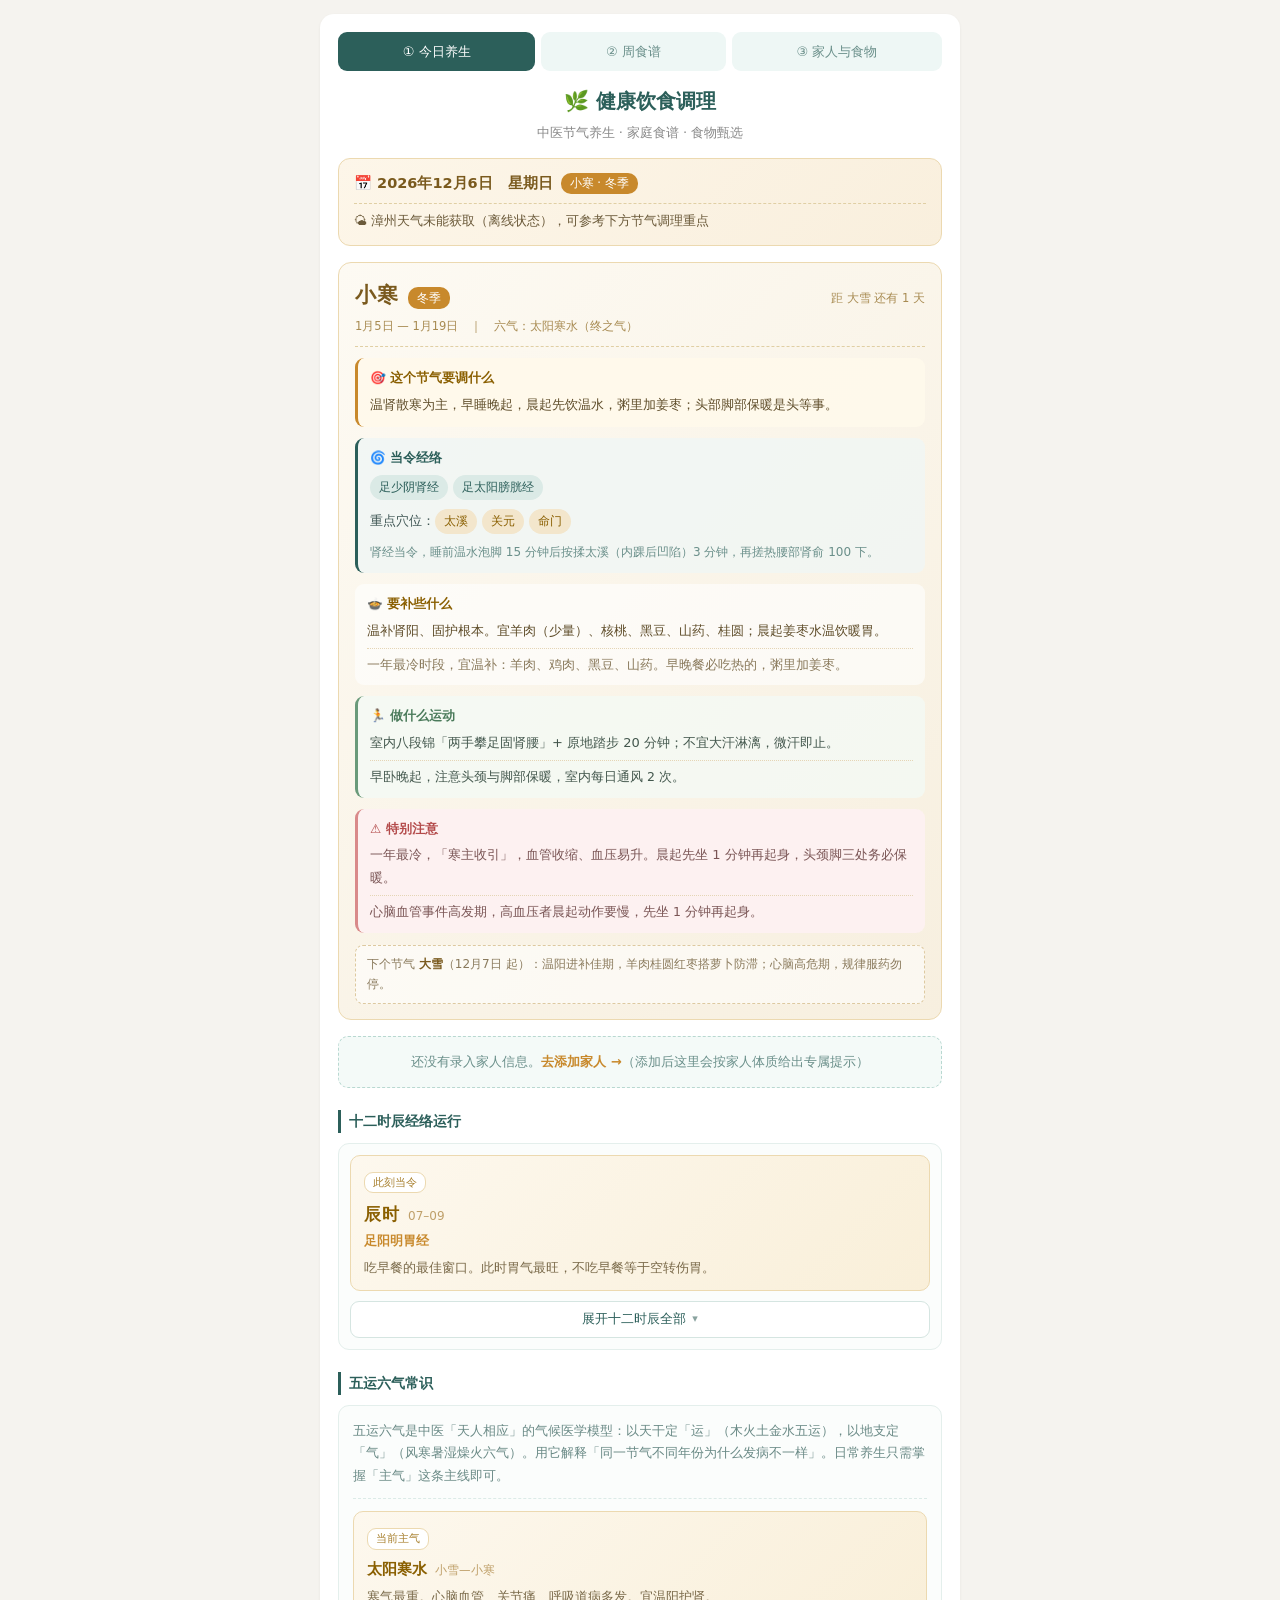
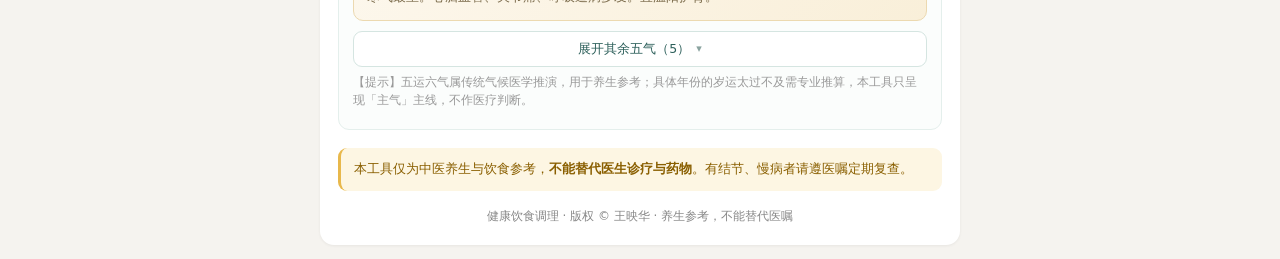
==== index.html @ a46bd38c "Add files via upload" ====
﻿<!DOCTYPE html>
<html lang="zh-CN">
<head>
<meta charset="UTF-8">
<meta name="viewport" content="width=device-width, initial-scale=1.0">
<title>健康饮食调理</title>
<link rel="stylesheet" href="style.css?v=16">
</head>
<body>
<div class="container">

  <!-- 顶部导航 -->
  <nav class="nav">
    <a class="nav-item active" href="index.html">① 今日养生</a>
    <a class="nav-item" href="menu.html">② 周食谱</a>
    <a class="nav-item" href="family.html">③ 家人与食物</a>
  </nav>

  <h2>🌿 健康饮食调理</h2>
  <p class="sub">中医节气养生 · 家庭食谱 · 食物甄选</p>

  <!-- 今日信息卡 -->
  <div id="todayCard" class="today-card">
    <div class="tc-date" id="tcDate"></div>
    <div class="tc-weather" id="tcWeather">🌤 天气获取中…</div>
  </div>

  <!-- 节气主卡 -->
  <div id="jqMain" class="jq-main"></div>

  <!-- 家人体质提示 -->
  <div id="familyTip"></div>

  <!-- 十二时辰 -->
  <div class="section-title" style="margin-top:22px">十二时辰经络运行</div>
  <div id="shichenBox" class="shichen-box"></div>

  <!-- 五运六气 -->
  <div class="section-title" style="margin-top:22px">五运六气常识</div>
  <div id="wuyunBox" class="wuyun-box"></div>

  <p class="tip" style="margin-top:18px">
    本工具仅为中医养生与饮食参考，<b>不能替代医生诊疗与药物</b>。有结节、慢病者请遵医嘱定期复查。
  </p>

  <p class="gray center tiny">健康饮食调理 · 版权 © 王映华 · 养生参考，不能替代医嘱</p>
</div>

<script src="js/storage.js?v=16"></script>
<script src="js/jieqi.js?v=16"></script>
<script src="js/rule.js?v=16"></script>
<script src="js/tcm.js?v=16"></script>
<script src="js/dishes.js?v=16"></script>
<script src="js/engine.js?v=16"></script>
<script src="js/page-index.js?v=16"></script>
</body>
</html>
---- style.css ----
/* 闽南节气体质食谱（家庭版）· 移动端优先 */
*{box-sizing:border-box;margin:0;padding:0;font-family:system-ui,-apple-system,"PingFang SC","Microsoft YaHei",sans-serif;}
body{background:#f5f3ef;padding:14px;color:#333;line-height:1.65;-webkit-text-size-adjust:100%;}
.container{max-width:640px;margin:0 auto;background:#fff;padding:18px;border-radius:14px;box-shadow:0 1px 3px rgba(0,0,0,.06);}
h2{text-align:center;font-size:20px;margin-bottom:4px;color:#2c5f5a;}
.sub{text-align:center;color:#8a8a8a;font-size:13px;margin-bottom:14px;}
.tip{background:#fdf6e3;padding:11px 13px;border-radius:9px;margin-bottom:16px;font-size:13px;color:#8a5f00;line-height:1.6;border-left:3px solid #e8b84b;}
.gray{color:#888;}
.tiny{font-size:12px;}
.small{font-size:11.5px;}
.center{text-align:center;}
.hint{color:#999;font-size:12px;margin:6px 0;line-height:1.5;}
.empty{color:#aaa;text-align:center;padding:24px 0;font-size:14px;}

/* ---------- 节气条 ---------- */
.jq-bar{background:linear-gradient(135deg,#eef7f5,#e4f0ed);border-radius:10px;padding:12px 14px;margin-bottom:16px;}
.jq-now{font-size:15px;color:#24544f;}
.jq-next{font-size:12.5px;color:#7a9a96;margin-top:3px;}
.jq-tip{font-size:12.5px;color:#5a6b69;margin-top:7px;padding-top:7px;border-top:1px dashed #c8ddd8;line-height:1.6;}

/* ---------- 今日信息卡 ---------- */
.today-card{background:linear-gradient(135deg,#fdf6e9,#f9efdd);border:1px solid #ecd9b0;border-radius:12px;padding:13px 15px;margin-bottom:16px;}
.tc-date{font-size:14.5px;font-weight:600;color:#7a5a1e;}
.tc-jq{font-size:13px;color:#8a6a28;margin-top:6px;}
.tc-jq b{font-size:15px;color:#6b4d15;}
.tc-next{font-size:12px;color:#a88b52;font-weight:normal;}
.tc-weather{font-size:13px;color:#6b5a3a;margin-top:7px;padding-top:7px;border-top:1px dashed #e0cfa4;line-height:1.6;}
.tc-adj{font-size:12.5px;color:#5f4d2a;margin-top:7px;padding-top:7px;border-top:1px dashed #e0cfa4;line-height:1.65;}
.tc-adj b{color:#8a5f00;}

/* ---------- 表单 ---------- */
.section-title{font-size:14px;font-weight:600;color:#2c5f5a;margin:0 0 10px;padding-left:8px;border-left:3px solid #2c5f5a;}
.form-item{margin-bottom:13px;}
label{display:block;margin-bottom:5px;font-weight:500;font-size:13.5px;color:#555;}
input,select,textarea{width:100%;padding:9px 11px;border:1px solid #ddd;border-radius:8px;font-size:15px;background:#fff;}
input:focus,select:focus{outline:none;border-color:#2c5f5a;box-shadow:0 0 0 3px rgba(44,95,90,.1);}
.row2{display:flex;gap:10px;}
.row2 .form-item{flex:1;min-width:0;}

/* ---------- 成员行 ---------- */
.member-row{display:flex;align-items:flex-start;gap:10px;padding:11px 12px;border:1px solid #e8e8e8;border-radius:10px;margin-bottom:9px;background:#fcfcfb;}
.mr-left{flex:1;min-width:0;}
.mr-name{font-weight:600;font-size:15px;color:#333;margin-bottom:5px;}
.mr-tags{display:flex;flex-wrap:wrap;gap:5px;margin-bottom:3px;}
.tag{font-size:11.5px;padding:2px 7px;border-radius:5px;background:#f0f0ee;color:#666;white-space:nowrap;}
.tag.tz{background:#e4f0ed;color:#2c5f5a;}
.tag.warn{background:#fdeaea;color:#b34a4a;}
.mr-note{font-size:12px;color:#999;margin-top:3px;}
.mr-edit{flex:0 0 auto;padding:6px 14px;font-size:13px;background:#fff;color:#2c5f5a;border:1px solid #c8ddd8;border-radius:7px;cursor:pointer;}
.mr-edit:hover{background:#eef7f5;}

/* ---------- 按钮 ---------- */
button{width:100%;padding:12px;background:#2c5f5a;color:#fff;border:none;border-radius:9px;font-size:16px;margin-top:10px;cursor:pointer;font-family:inherit;}
button:hover{background:#234c48;}
button.ghost{background:#fff;color:#2c5f5a;border:1.5px dashed #a8ccc6;}
button.ghost:hover{background:#f4faf8;}
button.ghost-btn{background:#fff;color:#b34a4a;border:1.5px solid #e8b0b0;}
button.primary{background:#c8892c;}
button.primary:hover{background:#ad731f;}
.btn-row{display:flex;gap:10px;margin-top:14px;}
.btn-row button{flex:1;margin-top:0;}
a.link{display:block;text-align:center;margin-top:13px;color:#2c5f5a;text-decoration:none;font-size:14px;}
a.link:hover{text-decoration:underline;}

/* ---------- 通用隐藏 ---------- */
.hidden{display:none !important;}

/* ---------- 弹层 ---------- */
.modal{position:fixed;inset:0;background:rgba(0,0,0,.45);display:flex;align-items:center;justify-content:center;padding:16px;z-index:100;}
.modal.hidden{display:none;}
.modal-box{background:#fff;border-radius:14px;padding:18px;width:100%;max-width:480px;max-height:88vh;overflow-y:auto;}
.modal-head{display:flex;justify-content:space-between;align-items:center;margin-bottom:14px;font-size:16px;font-weight:600;color:#2c5f5a;}
.modal-head .x{width:auto;padding:0 8px;background:none;color:#999;font-size:24px;line-height:1;margin:0;}
.modal-head .x:hover{color:#333;background:none;}
.modal-foot{margin-top:6px;}

/* ---------- 多选 chip ---------- */
.chip-group{display:flex;flex-wrap:wrap;gap:7px;}
.chip{display:inline-flex;align-items:center;position:relative;cursor:pointer;margin:0;font-weight:normal;}
.chip input{position:absolute;opacity:0;width:0;height:0;}
.chip span{display:block;padding:7px 13px;border:1px solid #ddd;border-radius:20px;font-size:13.5px;color:#666;background:#fff;transition:.15s;}
.chip.on span{background:#2c5f5a;color:#fff;border-color:#2c5f5a;}

/* ---------- 结果页头部 ---------- */
.head-card{background:#f9fcfb;border:1px solid #e0ede9;border-radius:10px;padding:13px 15px;margin-bottom:14px;}
.hc-row{display:flex;font-size:13.5px;margin-bottom:5px;}
.hc-row .k{flex:0 0 72px;color:#8a9a98;}
.hc-row .v{flex:1;color:#334;}
.hc-note{font-size:12px;color:#7a8f8c;margin-top:9px;padding-top:9px;border-top:1px dashed #d5e5e1;line-height:1.6;}

/* ---------- Tabs ---------- */
.tabs{display:flex;gap:6px;margin-bottom:14px;overflow-x:auto;-webkit-overflow-scrolling:touch;}
.tab{flex:1 0 auto;padding:9px 14px;font-size:13.5px;background:#f2f2f0;color:#666;border-radius:8px;margin:0;white-space:nowrap;}
.tab.active{background:#2c5f5a;color:#fff;}
.tab-pane{display:none;}
.tab-pane.active{display:block;}

/* ---------- 天卡片 ---------- */
.day-card{border:1px solid #eaeae6;border-radius:11px;margin-bottom:14px;overflow:hidden;background:#fff;}
.day-head{display:flex;align-items:baseline;gap:8px;padding:9px 13px;background:#f6f9f8;border-bottom:1px solid #eef2f0;}
.day-name{font-weight:600;font-size:15px;color:#2c5f5a;}
.day-date{font-size:12.5px;color:#999;}
.day-jq{margin-left:auto;font-size:11.5px;background:#e4f0ed;color:#2c5f5a;padding:2px 8px;border-radius:9px;}
.meal-block{padding:9px 12px 4px;}
.meal-title{font-size:13px;color:#8a9a98;margin-bottom:5px;font-weight:500;}

/* ---------- 单菜 ---------- */
.dish{border-bottom:1px dashed #f0f0ec;}
.dish:last-child{border-bottom:none;}
.dish-head{display:flex;align-items:center;gap:7px;padding:7px 2px;cursor:pointer;}
.dish-role{font-size:10.5px;padding:1px 6px;border-radius:4px;background:#eef4f2;color:#6a8f8a;flex:0 0 auto;}
.dish-name{flex:1;font-size:14.5px;color:#333;}
.dish-arrow{font-size:11px;color:#bbb;transition:transform .2s;flex:0 0 auto;}
.dish.open .dish-arrow{transform:rotate(180deg);}
.dish-body{display:none;padding:4px 4px 12px;font-size:13px;color:#555;}
.dish.open .dish-body{display:block;}
.db-sec{margin-bottom:9px;}
.db-sec b{display:block;font-size:12.5px;color:#2c5f5a;margin-bottom:3px;}
.db-sec p{font-size:13px;color:#555;line-height:1.65;}
.db-sec ol{padding-left:19px;font-size:13px;color:#555;}
.db-sec ol li{margin-bottom:4px;line-height:1.6;}
.db-sec.why{background:#faf8f2;border-left:2.5px solid #d9b86a;padding:7px 10px;border-radius:0 6px 6px 0;}
.db-sec.why p{font-size:12.5px;color:#6b6250;line-height:1.7;}
.vid{display:inline-block;padding:4px 11px;margin:3px 5px 0 0;font-size:12px;background:#eef4f2;color:#2c5f5a;border-radius:14px;text-decoration:none;}
.vid:hover{background:#dbeae6;}
.db-time{font-size:11.5px;color:#aaa;text-align:right;}

/* ---------- 月度表格 ---------- */
.month-week{margin-bottom:16px;}
.mw-head{font-size:13.5px;font-weight:600;color:#2c5f5a;margin-bottom:6px;}
.table-wrap{overflow-x:auto;-webkit-overflow-scrolling:touch;border:1px solid #e8e8e4;border-radius:8px;}
.menu-table{border-collapse:collapse;width:100%;min-width:520px;font-size:11.5px;}
.menu-table th{background:#f2f7f5;color:#2c5f5a;padding:7px 6px;border-bottom:1px solid #e0ebe7;font-weight:600;white-space:nowrap;}
.menu-table td{padding:7px 6px;border-bottom:1px solid #f2f2ee;color:#555;vertical-align:top;line-height:1.5;}
.td-d{text-align:center;font-weight:600;color:#2c5f5a;width:26px;}
.td-jq{white-space:nowrap;color:#8a9a98;font-size:11px;}

/* ---------- 采购清单 ---------- */
.shop-cat{margin-bottom:13px;}
.sc-title{font-size:13px;font-weight:600;color:#2c5f5a;margin-bottom:6px;padding-left:7px;border-left:2.5px solid #2c5f5a;}
.sc-items{display:flex;flex-wrap:wrap;gap:6px;}
.sc-item{font-size:12.5px;background:#f7f9f8;border:1px solid #eaf0ee;border-radius:6px;padding:4px 9px;color:#555;}
.sc-item b{color:#2c5f5a;}

/* ---------- 节气卡 ---------- */
.jq-card{border:1px solid #eaeae6;border-radius:10px;padding:12px 14px;margin-bottom:12px;}
.jq-card.next{background:#fafcfb;border-style:dashed;}
.jc-head{font-size:15px;font-weight:600;color:#2c5f5a;margin-bottom:8px;display:flex;align-items:baseline;gap:8px;flex-wrap:wrap;}
.jc-season{font-size:11px;background:#e4f0ed;color:#2c5f5a;padding:1px 7px;border-radius:8px;font-weight:normal;}
.jc-date{font-size:11.5px;color:#aaa;font-weight:normal;margin-left:auto;}
.jc-sec{margin-bottom:7px;}
.jc-sec b{font-size:12.5px;color:#2c5f5a;display:block;margin-bottom:2px;}
.jc-sec p{font-size:13px;color:#555;line-height:1.65;}
.jc-sec.warn{background:#fdf4f4;border-left:2.5px solid #d98a8a;padding:6px 9px;border-radius:0 5px 5px 0;}
.jc-sec.warn b{color:#b34a4a;}
.jc-sec.warn p{font-size:12.5px;color:#7a5555;}
.jc-food{font-size:13px;color:#3a5f5a;line-height:1.8;}

/* ---------- 历史 ---------- */
.his-card{border:1px solid #eaeae6;border-radius:10px;padding:12px 14px;margin-bottom:12px;}
.his-head{display:flex;justify-content:space-between;align-items:center;margin-bottom:9px;font-size:14px;}
.his-del{width:auto;padding:4px 12px;font-size:12px;background:#fff;color:#b34a4a;border:1px solid #e8b0b0;border-radius:6px;margin:0;}
.his-day{padding:6px 0;border-top:1px dashed #f0f0ec;font-size:12.5px;}
.hd-date{font-weight:600;color:#2c5f5a;margin-right:6px;}
.hd-jq{font-size:11px;color:#8a9a98;}
.hd-meal{color:#666;line-height:1.6;font-size:12px;margin-top:2px;}

@media (max-width:400px){
  body{padding:10px;}
  .container{padding:14px;}
  h2{font-size:18px;}
  .hc-row .k{flex:0 0 62px;}
}

/* ======================================================
   三页版新增样式（今日养生 / 周食谱 / 家人与食物）
   ====================================================== */

/* ---------- 顶部导航 ---------- */
.nav{display:flex;gap:6px;margin-bottom:14px;overflow-x:auto;-webkit-overflow-scrolling:touch;}
.nav-item{flex:1 0 auto;text-align:center;padding:9px 10px;font-size:13px;color:#6a8f8a;background:#eef7f5;
  border-radius:9px;text-decoration:none;white-space:nowrap;font-weight:500;transition:.15s;}
.nav-item.active{background:#2c5f5a;color:#fff;}
.nav-item:hover{background:#dbeae6;}
.nav-item.active:hover{background:#234c48;}
.container-wide{max-width:760px;}

/* ---------- 今日卡（新版） ---------- */
.tc-jqtag{display:inline-block;margin-left:8px;padding:1px 9px;border-radius:10px;
  background:#c8892c;color:#fff;font-size:11.5px;font-weight:normal;vertical-align:1px;}
.tc-wdet{display:block;margin-top:3px;font-size:12px;color:#93805c;}

/* ---------- 节气主卡 ---------- */
.jq-main{background:linear-gradient(135deg,#fdfaf3,#f7efdf);border:1px solid #ecd9b0;
  border-radius:13px;padding:15px 16px;margin-bottom:16px;}
.jm-head{display:flex;align-items:baseline;gap:9px;flex-wrap:wrap;}
.jm-name{font-size:21px;font-weight:700;color:#7a5a1e;letter-spacing:1px;}
.jm-season{font-size:11.5px;background:#c8892c;color:#fff;padding:1.5px 9px;border-radius:10px;}
.jm-count{margin-left:auto;font-size:11.5px;color:#a88b52;}
.jm-date{font-size:11.5px;color:#a88b52;margin-top:5px;padding-bottom:10px;border-bottom:1px dashed #e0cfa4;}
.jm-block{margin-top:11px;padding:10px 12px;border-radius:9px;background:rgba(255,255,255,.62);}
.jm-block .jb-title{font-size:12.5px;font-weight:600;color:#8a5f00;margin-bottom:5px;}
.jm-block p{font-size:13px;color:#5f4d2a;line-height:1.75;}
.jm-block .jm-sub{font-size:12.5px;color:#8a7a5c;margin-top:5px;padding-top:5px;border-top:1px dotted #e5d5b5;}
.jm-block.key{background:rgba(255,250,235,.9);border-left:3px solid #c8892c;}
.jm-block.meridian{background:rgba(240,247,245,.8);border-left:3px solid #2c5f5a;}
.jm-block.meridian .jb-title{color:#2c5f5a;}
.jm-block.meridian p{color:#3f5654;}
.jm-block.sport{background:rgba(244,250,245,.8);border-left:3px solid #6a9a7a;}
.jm-block.sport .jb-title{color:#4a7a5a;}
.jm-block.sport p{color:#43574d;}
.jm-block.warn{background:#fdf1f1;border-left:3px solid #d98a8a;}
.jm-block.warn .jb-title{color:#b34a4a;}
.jm-block.warn p{color:#7a5555;}
.mer-tag{display:inline-block;padding:2px 9px;margin:2px 5px 2px 0;border-radius:13px;
  background:#dbeae6;color:#2c5f5a;font-size:12px;}
.acu-tag{display:inline-block;padding:2px 9px;margin:2px 5px 2px 0;border-radius:13px;
  background:#f3e6cc;color:#8a5f00;font-size:12px;}
.jm-mtip{font-size:12px !important;color:#6a8f8a !important;margin-top:6px;}
.jm-acu{font-size:12.5px !important;margin-top:5px;}
.jm-next{margin-top:12px;padding:9px 11px;background:rgba(255,255,255,.55);
  border-radius:8px;border:1px dashed #ddc9a0;font-size:12px;color:#8a7a5c;line-height:1.65;}
.jm-next b{color:#7a5a1e;}

/* ---------- 家人体质提示 ---------- */
.ft-empty{background:#f4faf8;border:1px dashed #b8d8d1;border-radius:10px;
  padding:14px;text-align:center;font-size:13px;color:#6a8f8a;}
.ft-empty a{color:#c8892c;text-decoration:none;font-weight:600;}
.ft-empty a:hover{text-decoration:underline;}

/* 当月全家重点 */
.ft-month{background:linear-gradient(135deg,#fdf8ee,#f9efd9);border:1px solid #ecd9b0;
  border-radius:11px;padding:12px 13px;margin-bottom:11px;}
.ftm-head{margin-bottom:7px;}
.ftm-tag{display:inline-block;font-size:11.5px;font-weight:600;color:#8a5f00;
  background:#fff;border:1px solid #ecd9b0;border-radius:9px;padding:2px 10px;}
.ftm-body p{font-size:13px;color:#6b5426;line-height:1.75;margin:0;}
.ftm-body p+p{margin-top:6px;padding-top:6px;border-top:1px dotted #e0cda8;}
.ftm-warn{color:#9a6a4a !important;}

.ft-card{background:#fbfdfc;border:1px solid #e4efec;border-radius:11px;padding:13px 14px;}
.ft-row{display:flex;gap:9px;font-size:13px;margin-bottom:8px;align-items:flex-start;}
.ft-k{flex:0 0 62px;color:#8a9a98;font-size:12.5px;}
.ft-v{flex:1;display:flex;flex-wrap:wrap;gap:5px;min-width:0;}
.ft-members{margin-top:11px;padding-top:11px;border-top:1px dashed #dcebe7;}
.ft-mem{margin-bottom:14px;padding-bottom:12px;border-bottom:1px dotted #e8f2ef;}
.ft-mem:last-child{margin-bottom:0;padding-bottom:0;border-bottom:none;}

/* 成员头部：名字 + 体质标签 */
.fm-head{display:flex;align-items:center;gap:8px;flex-wrap:wrap;margin-bottom:6px;}
.fm-name{font-size:14.5px;font-weight:600;color:#2c5f5a;}
.fm-tags{display:flex;flex-wrap:wrap;gap:4px;}

/* 每人当月重点 */
.fm-focus{font-size:12.5px;color:#5a6f6c;line-height:1.75;background:#f6faf9;
  border-left:2.5px solid #7fb0a6;border-radius:0 6px 6px 0;padding:8px 11px;margin-bottom:7px;}
.fm-focus b{color:#2c5f5a;}

/* 小号折叠按钮 */
.fold-btn.small{font-size:12px;padding:6px 10px;margin:0 0 6px;justify-content:flex-start;}
.fold-btn.small span:first-child{margin-right:auto;}

.fm-tz{background:#fff;border:1px solid #eaf3f0;border-radius:8px;padding:9px 11px;margin-bottom:7px;}
.fm-tz-name{font-size:12.5px;font-weight:600;color:#c8892c;margin-bottom:5px;}
.fm-line{font-size:12.5px;color:#4a5f5c;line-height:1.75;margin-bottom:3px;}
.fm-line b{display:inline-block;min-width:44px;color:#7a9a96;font-weight:600;}
.fm-line.avoid{color:#8a6a6a;}
.fm-line.avoid b{color:#b08a8a;}
.fm-line.mer{color:#5a7a6a;}
.fm-dis{font-size:12.5px;color:#8a5555;background:#fdf6f6;border-left:2.5px solid #d9a8a8;
  padding:7px 10px;border-radius:0 5px 5px 0;margin-top:6px;line-height:1.65;}
.fm-dis b{color:#b34a4a;}
.ft-tea{margin-top:12px;padding:11px 12px;background:#fdfaf2;border:1px solid #f0e4c8;border-radius:9px;}
.ft-tea .jb-title{font-size:12.5px;font-weight:600;color:#8a5f00;margin-bottom:7px;}
.ft-tea-row{font-size:12.5px;color:#6b5f42;line-height:1.75;margin-bottom:4px;}
.ft-tea-row b{color:#8a5f00;}

/* ---------- 十二时辰（折叠式） ---------- */
.shichen-box{background:#fbfdfc;border:1px solid #e4efec;border-radius:11px;padding:11px;}

/* 当前时辰高亮卡 */
.sc-now-card{background:linear-gradient(135deg,#fdf8ee,#f9efd9);border:1px solid #ecd9b0;
  border-radius:10px;padding:12px 13px;}
.scn-label{display:inline-block;font-size:10.5px;color:#a8802f;background:#fff;
  border:1px solid #ecd9b0;border-radius:9px;padding:1px 8px;margin-bottom:7px;}
.scn-main{display:flex;align-items:baseline;gap:8px;margin-bottom:3px;}
.scn-name{font-size:17px;font-weight:700;color:#8a5f00;letter-spacing:1px;}
.scn-h{font-size:12px;color:#bfa06a;}
.scn-mer{font-size:12.5px;color:#c8892c;font-weight:600;margin-bottom:5px;}
.scn-tip{font-size:12.5px;color:#7a6a4a;line-height:1.7;}

/* 展开按钮 */
.fold-btn{width:100%;margin:10px 0 0;padding:8px 12px;background:#fff;color:#2c5f5a;
  border:1px solid #d5e5e1;border-radius:9px;font-size:12.5px;line-height:1.5;
  display:flex;align-items:center;justify-content:center;gap:6px;}
.fold-btn:hover{background:#f7fbfa;border-color:#b8d5cf;}
.fold-arrow{font-size:11px;color:#8aa39f;}

/* 折叠内容 */
.fold-body{margin-top:6px;}
.fold-body[hidden]{display:none;}

.sc-row{display:flex;gap:10px;padding:8px 11px;border-bottom:1px dashed #edf4f2;align-items:flex-start;}
.sc-row:last-child{border-bottom:none;}
.sc-row.now{background:#fdf6e9;border-radius:8px;border-bottom-color:transparent;}
.sc-left{flex:0 0 68px;display:flex;flex-direction:column;gap:1px;}
.sc-name{font-size:13px;font-weight:600;color:#2c5f5a;}
.sc-row.now .sc-name{color:#8a5f00;}
.sc-h{font-size:10.5px;color:#a4b5b2;}
.sc-row.now .sc-h{color:#bfa06a;}
.sc-right{flex:1;min-width:0;}
.sc-mer{font-size:12px;color:#c8892c;font-weight:500;margin-bottom:2px;}
.sc-tip{font-size:12px;color:#708a87;line-height:1.6;}

/* ---------- 五运六气 ---------- */
.wuyun-box{background:#fbfdfc;border:1px solid #e4efec;border-radius:11px;padding:14px;}
.wy-intro{font-size:12.5px;color:#6a8a86;line-height:1.8;margin-bottom:12px;
  padding-bottom:11px;border-bottom:1px dashed #dcebe7;}
.wy-list{display:flex;flex-direction:column;gap:8px;}

/* 当前主气卡 */
.wy-now-card{background:linear-gradient(135deg,#fdf8ee,#f9efd9);border:1px solid #ecd9b0;
  border-radius:10px;padding:12px 13px;margin-bottom:4px;}
.wyn-label{display:inline-block;font-size:10.5px;color:#a8802f;background:#fff;
  border:1px solid #ecd9b0;border-radius:9px;padding:1px 8px;margin-bottom:7px;}
.wyn-name{font-size:15px;font-weight:700;color:#8a5f00;margin-bottom:5px;
  display:flex;align-items:baseline;gap:8px;flex-wrap:wrap;}
.wyn-jq{font-size:11.5px;font-weight:400;color:#bfa06a;}
.wyn-tip{font-size:12.5px;color:#7a6a4a;line-height:1.7;}

.wy-item{background:#fff;border:1px solid #edf4f2;border-radius:9px;padding:10px 12px;}
.wy-item.now{background:#fdf6e9;border-color:#e8d4ac;}
.wy-name{font-size:13.5px;font-weight:600;color:#2c5f5a;margin-bottom:3px;}
.wy-item.now .wy-name{color:#8a5f00;}
.wy-badge{display:inline-block;margin-left:7px;padding:0 7px;border-radius:8px;
  background:#c8892c;color:#fff;font-size:10.5px;font-weight:normal;vertical-align:1px;}
.wy-jq{font-size:11.5px;color:#a4b5b2;margin-bottom:4px;}
.wy-tip{font-size:12.5px;color:#5f7a76;line-height:1.65;}

/* ---------- 设置区 ---------- */
.setup-box{background:#fbfdfc;border:1px solid #e4efec;border-radius:11px;
  padding:14px 15px;margin-bottom:16px;}
.setup-box .form-item:last-of-type{margin-bottom:0;}

/* ---------- 单菜替换按钮 ---------- */
.dish-swap{flex:0 0 auto;width:auto;margin:0;padding:2px 10px;font-size:11.5px;
  background:#fff;color:#c8892c;border:1px solid #e8d0a4;border-radius:12px;line-height:1.6;}
.dish-swap:hover{background:#fdf6e9;color:#8a5f00;}

/* ---------- 食物库 ---------- */
#foodTabs{gap:5px;}
#foodTabs .tab{flex:1 1 0;min-width:0;padding:9px 4px;font-size:12.5px;text-align:center;}
#resultBox .tabs{gap:5px;overflow-x:visible;flex-wrap:nowrap;}
#resultBox .tabs .tab{flex:1 1 0;min-width:0;padding:9px 3px;font-size:12px;text-align:center;
  white-space:nowrap;overflow:hidden;text-overflow:ellipsis;}
.food-list{display:flex;flex-direction:column;gap:8px;}
.food-card{background:#fff;border:1px solid #eaeae6;border-radius:10px;padding:11px 12px;}
.food-card.picked{background:#fbfdf8;border-color:#c8ddd8;}
.fc-head{display:flex;align-items:center;gap:7px;margin-bottom:5px;flex-wrap:wrap;}
.fc-icon{font-size:19px;line-height:1;flex:0 0 auto;}
.fc-name{font-size:14.5px;font-weight:600;color:#333;}
.fc-kind{font-size:10.5px;padding:1px 7px;border-radius:8px;background:#f0f0ee;color:#888;}
.fc-btn{width:auto;margin:0 0 0 auto;padding:5px 13px;font-size:12px;background:#2c5f5a;
  border-radius:13px;line-height:1.5;}
.fc-btn.on{background:#fff;color:#8a9a98;border:1px solid #d5e5e1;}
.fc-meta{font-size:11.5px;color:#c8892c;margin-bottom:4px;}
.fc-note{font-size:12.5px;color:#6a7a78;line-height:1.65;}

/* ---------- 购物车 ---------- */
.cart-list{display:flex;flex-direction:column;gap:8px;margin-bottom:6px;}
.cart-row{display:flex;align-items:center;gap:10px;background:#fbfdfc;
  border:1px solid #e4efec;border-radius:9px;padding:10px 12px;}
.cr-left{flex:1;min-width:0;}
.cr-name{font-size:14px;font-weight:500;color:#333;display:flex;align-items:center;gap:6px;}
.cr-icon{font-size:16px;line-height:1;flex:0 0 auto;}
.cr-cat{font-size:11.5px;color:#a4b5b2;margin-top:1px;}
.cr-del{width:auto;margin:0;padding:5px 12px;font-size:12px;background:#fff;
  color:#b34a4a;border:1px solid #e8b0b0;border-radius:13px;line-height:1.5;}
.cr-del:hover{background:#fdf4f4;}
#cartNum{display:inline-block;min-width:16px;padding:0 4px;border-radius:8px;
  background:rgba(255,255,255,.28);font-size:11px;}
.tab.active #cartNum{background:rgba(255,255,255,.3);}

/* ---------- 甄选分析 ---------- */
.an-summary{background:linear-gradient(135deg,#fdfaf3,#f7efdf);border:1px solid #ecd9b0;
  border-radius:12px;padding:14px 15px;margin-bottom:15px;}
.as-title{font-size:15px;font-weight:600;color:#7a5a1e;margin-bottom:10px;}
.as-nums{display:flex;flex-wrap:wrap;gap:7px;margin-bottom:9px;}
.as-num{font-size:12.5px;padding:4px 12px;border-radius:13px;font-weight:500;}
.as-num.lv-good{background:#e6f4ea;color:#2f7a46;}
.as-num.lv-ok{background:#eef4f2;color:#4a7a70;}
.as-num.lv-caution{background:#fdf3e0;color:#96702a;}
.as-num.lv-bad{background:#fdeaea;color:#a83f3f;}
.as-base{font-size:12px;color:#8a7a5c;margin-bottom:6px;}
.as-note{font-size:11.5px;color:#a89877;line-height:1.6;padding-top:7px;border-top:1px dashed #e5d5b5;}

.an-group{margin-bottom:15px;}
.ag-title{font-size:13.5px;font-weight:600;margin-bottom:8px;padding-left:8px;border-left:3px solid #ccc;}
.an-group.lv-good .ag-title{color:#2f7a46;border-color:#2f7a46;}
.an-group.lv-ok .ag-title{color:#4a7a70;border-color:#4a7a70;}
.an-group.lv-caution .ag-title{color:#96702a;border-color:#d9a54a;}
.an-group.lv-bad .ag-title{color:#a83f3f;border-color:#d98a8a;}

.an-card{background:#fff;border:1px solid #eaeae6;border-radius:10px;
  padding:11px 12px;margin-bottom:8px;}
.an-group.lv-good .an-card{background:#fbfdfb;border-color:#e0efe4;}
.an-group.lv-bad .an-card{background:#fefbfb;border-color:#f2e2e2;}
.ac-head{display:flex;align-items:baseline;gap:8px;flex-wrap:wrap;margin-bottom:6px;}
.ac-icon{font-size:18px;line-height:1;flex:0 0 auto;align-self:center;}
.ac-name{font-size:14.5px;font-weight:600;color:#333;}
.ac-meta{font-size:11.5px;color:#a4b5b2;}
.ac-del{width:auto;margin:0 0 0 auto;padding:2px 10px;font-size:11px;background:#fff;
  color:#b34a4a;border:1px solid #e8b0b0;border-radius:11px;line-height:1.6;}
.ac-reasons{list-style:none;padding:0;margin:0 0 6px;}
.ac-reasons li{font-size:12.5px;color:#6a7a78;line-height:1.7;padding-left:13px;position:relative;}
.ac-reasons li::before{content:"·";position:absolute;left:3px;color:#c8892c;font-weight:700;}
.ac-reasons.plain{font-size:12.5px;color:#a4b5b2;}
.ac-per{display:flex;flex-wrap:wrap;gap:5px;margin-bottom:5px;}
.per{font-size:11px;padding:2px 8px;border-radius:10px;background:#f4f6f5;color:#7a8a88;}
.per.lv-good{background:#e6f4ea;color:#2f7a46;}
.per.lv-caution{background:#fdf3e0;color:#96702a;}
.per.lv-bad{background:#fdeaea;color:#a83f3f;}
.ac-alt{font-size:12px;color:#8a5f00;background:#fdfaf2;border-left:2.5px solid #e8c87a;
  padding:6px 9px;border-radius:0 5px 5px 0;margin-bottom:5px;line-height:1.6;}
.ac-note{font-size:12px;color:#93a3a0;line-height:1.6;padding-top:5px;border-top:1px dotted #eef2f0;}

/* ---------- 成员列表 ---------- */
.member-list{margin-bottom:6px;}
.member-list .empty{margin-bottom:10px;}
.small{font-size:11.5px;}
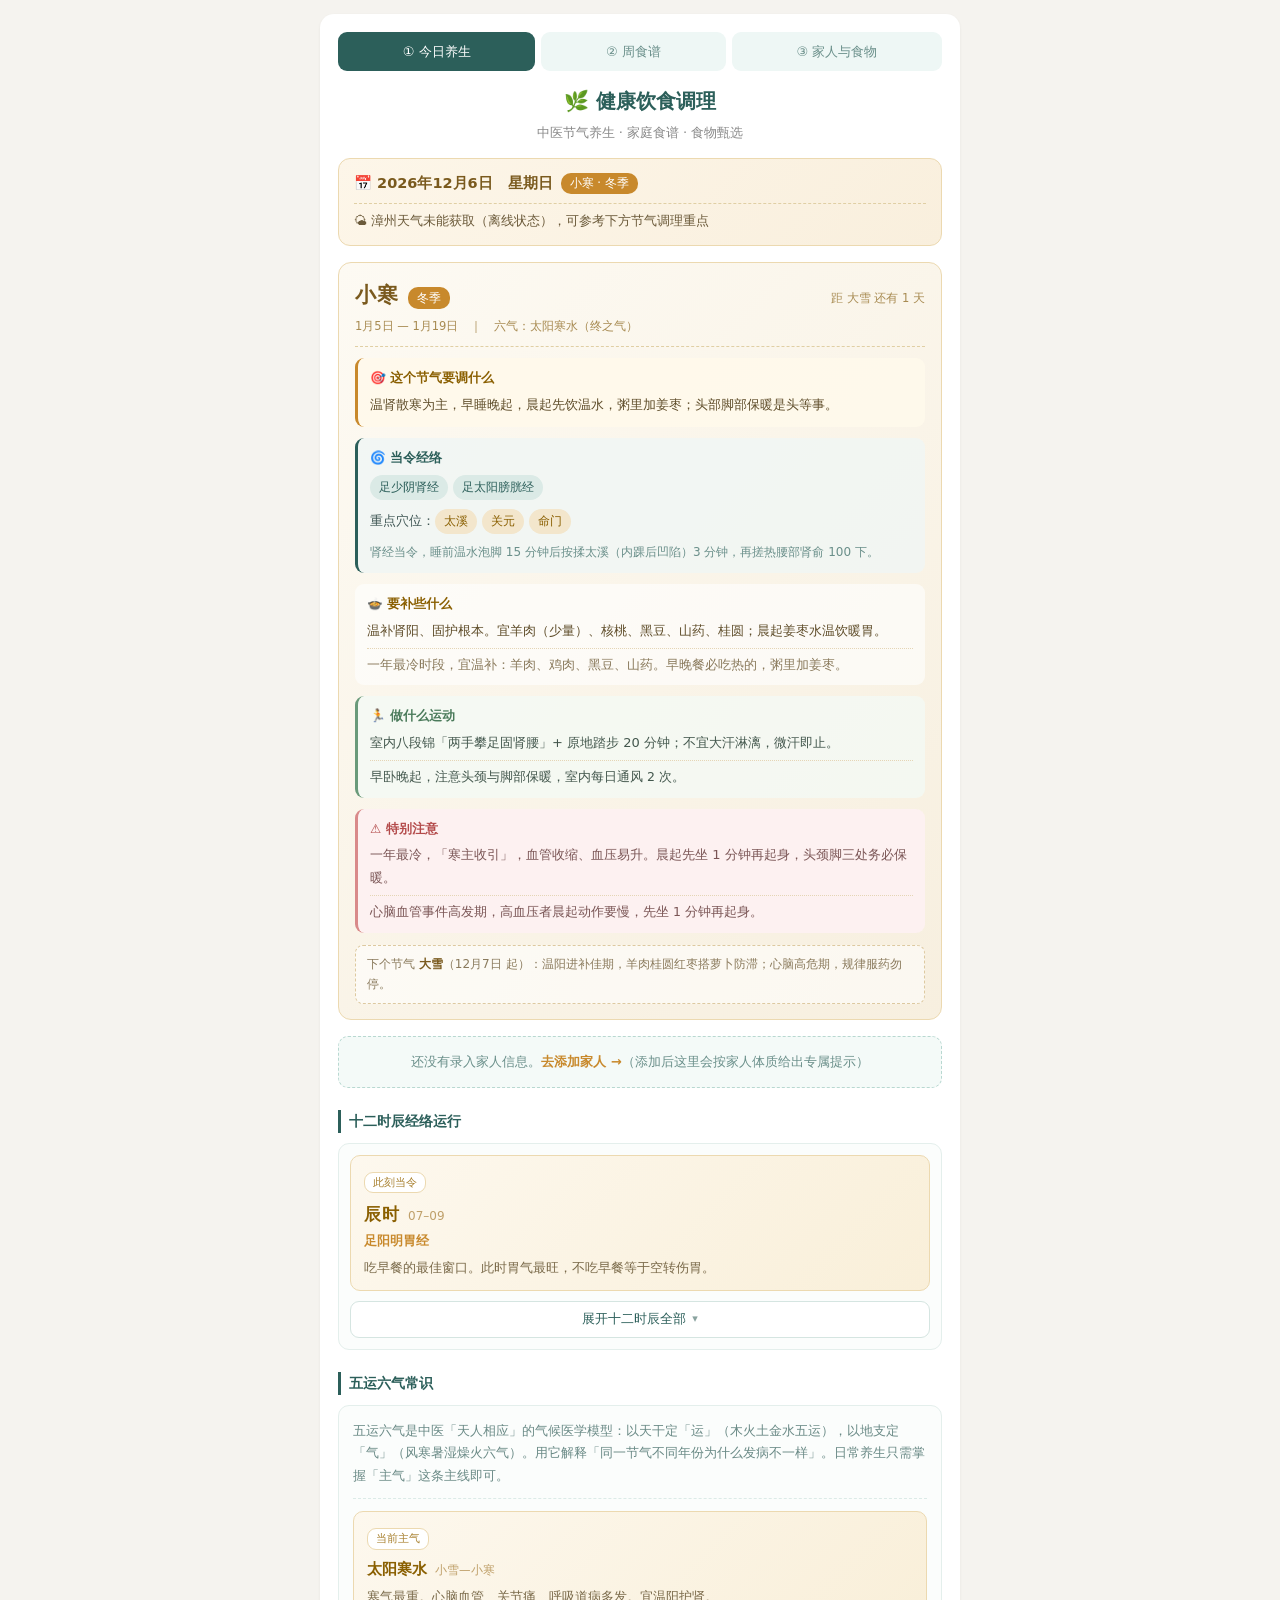
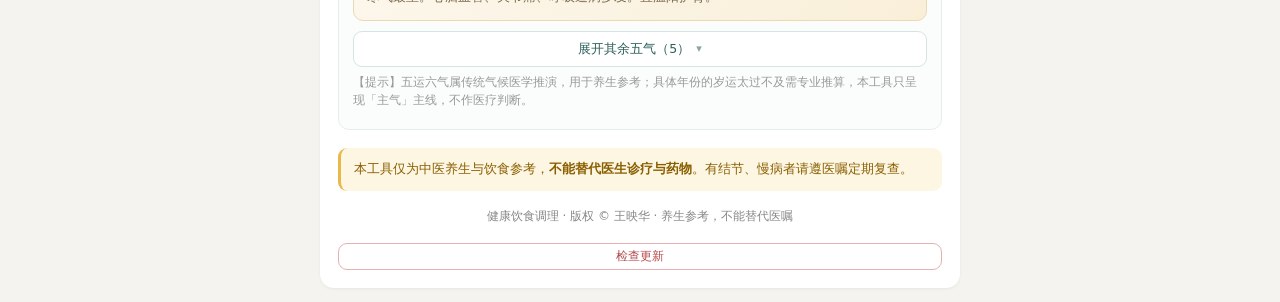
==== commit 628c64b3: "Add files via upload" ====
--- a/index.html
+++ b/index.html
@@ -4,7 +4,8 @@
 <meta charset="UTF-8">
 <meta name="viewport" content="width=device-width, initial-scale=1.0">
 <title>健康饮食调理</title>
-<link rel="stylesheet" href="style.css?v=16">
+<link rel="icon" type="image/png" href="icon.png">
+<link rel="stylesheet" href="style.css?v=24">
 </head>
 <body>
 <div class="container">
@@ -44,14 +45,18 @@
   </p>
 
   <p class="gray center tiny">健康饮食调理 · 版权 © 王映华 · 养生参考，不能替代医嘱</p>
+  <p class="gray center tiny" style="margin-top:6px">
+    <button type="button" id="checkUpdateBtn" class="ghost-btn" style="font-size:12px;padding:4px 14px">检查更新</button>
+  </p>
 </div>
 
-<script src="js/storage.js?v=16"></script>
-<script src="js/jieqi.js?v=16"></script>
-<script src="js/rule.js?v=16"></script>
-<script src="js/tcm.js?v=16"></script>
-<script src="js/dishes.js?v=16"></script>
-<script src="js/engine.js?v=16"></script>
-<script src="js/page-index.js?v=16"></script>
+<script src="js/storage.js?v=24"></script>
+<script src="js/jieqi.js?v=24"></script>
+<script src="js/rule.js?v=24"></script>
+<script src="js/tcm.js?v=24"></script>
+<script src="js/dishes.js?v=24"></script>
+<script src="js/engine.js?v=24"></script>
+<script src="js/page-index.js?v=24"></script>
+<script src="js/version.js?v=24"></script>
 </body>
 </html>
--- a/style.css
+++ b/style.css
@@ -46,7 +46,7 @@
 .tag.tz{background:#e4f0ed;color:#2c5f5a;}
 .tag.warn{background:#fdeaea;color:#b34a4a;}
 .mr-note{font-size:12px;color:#999;margin-top:3px;}
-.mr-edit{flex:0 0 auto;padding:6px 14px;font-size:13px;background:#fff;color:#2c5f5a;border:1px solid #c8ddd8;border-radius:7px;cursor:pointer;}
+.mr-edit{flex:0 0 auto;width:auto;padding:6px 14px;font-size:13px;background:#fff;color:#2c5f5a;border:1px solid #c8ddd8;border-radius:7px;cursor:pointer;}
 .mr-edit:hover{background:#eef7f5;}
 
 /* ---------- 按钮 ---------- */
@@ -424,7 +424,101 @@
   padding:6px 9px;border-radius:0 5px 5px 0;margin-bottom:5px;line-height:1.6;}
 .ac-note{font-size:12px;color:#93a3a0;line-height:1.6;padding-top:5px;border-top:1px dotted #eef2f0;}
 
+/* ---------- 本周要求（周食谱约束） ---------- */
+.wr-quick{margin-bottom:8px;}
+.wr-quick .chip span{padding:6px 11px;font-size:12.5px;}
+.wr-item{display:flex;align-items:center;gap:8px;background:#fdfaf2;
+  border:1px solid #ecd9b0;border-radius:9px;padding:8px 10px;margin-bottom:6px;}
+.wr-kw{font-size:13.5px;font-weight:600;color:#7a5a1e;flex:0 0 auto;}
+.wr-desc{font-size:12px;color:#96702a;flex:1;min-width:0;}
+.wr-del{width:auto;margin:0;padding:3px 11px;font-size:11.5px;background:#fff;
+  color:#b34a4a;border:1px solid #e8b0b0;border-radius:11px;line-height:1.7;}
+.wr-del:hover{background:#fdf4f4;}
+.wr-add-row{display:flex;gap:6px;align-items:stretch;}
+.wr-add-row input{flex:1.3;min-width:0;padding:8px 10px;font-size:14px;}
+.wr-add-row select{flex:1;min-width:0;padding:8px 6px;font-size:13px;}
+.wr-add-btn{flex:0 0 auto;width:auto;margin:0;padding:8px 15px;font-size:13.5px;}
+@media (max-width:640px){
+  .wr-add-row{flex-wrap:wrap;}
+  .wr-add-row input{flex:1 1 100%;}
+  .wr-add-row select{flex:1 1 auto;}
+  .wr-quick .chip span{padding:5px 9px;font-size:11.5px;}
+}
+
 /* ---------- 成员列表 ---------- */
 .member-list{margin-bottom:6px;}
 .member-list .empty{margin-bottom:10px;}
-.small{font-size:11.5px;}+.small{font-size:11.5px;}
+
+/* ---------- 移动端弹窗紧凑化 ---------- */
+@media (max-width:640px){
+  .modal-box{padding:14px 12px;max-height:86vh;}
+  .modal-head{margin-bottom:10px;font-size:15px;}
+  .modal-box label{font-size:12.5px;margin-bottom:3px;}
+  .modal-box .form-item{margin-bottom:9px;}
+  .modal-box input,.modal-box select{padding:7px 9px;font-size:14.5px;}
+  .modal-box .chip-group{gap:5px;}
+  .modal-box .chip span{padding:5px 10px;font-size:12.5px;line-height:1.5;}
+  .modal-box .hint{font-size:11px;}
+  .modal-box button{padding:9px;font-size:14.5px;margin-top:8px;}
+  .modal-foot{display:flex;gap:8px;}
+  .modal-foot button{flex:1;margin-top:8px;}
+  .modal-foot button.hidden{display:none;}
+  .modal-box textarea{padding:7px 9px;font-size:14.5px;}
+}
+
+/* ======================================================
+   v22 新增：我的菜谱（自定义菜品）+ 换菜候选面板
+   ====================================================== */
+
+/* ---------- 食物库里的「自定」徽标 ---------- */
+.fc-custom{font-size:10.5px;padding:1px 7px;border-radius:8px;flex:0 0 auto;
+  background:#fdf3e0;color:#96702a;border:1px solid #ecd9b0;}
+
+/* ---------- 我的菜谱列表 ---------- */
+#ftab-custom{padding-top:2px;}
+.dish-row{display:flex;align-items:flex-start;gap:10px;padding:11px 12px;
+  border:1px solid #ecdfc2;border-radius:10px;margin-bottom:9px;background:#fdfaf2;}
+.dr-left{flex:1;min-width:0;}
+.dr-name{font-weight:600;font-size:14.5px;color:#6b4d1e;margin-bottom:5px;word-break:break-all;}
+.dr-tags{display:flex;flex-wrap:wrap;gap:5px;margin-bottom:4px;}
+.dr-tags .tag{background:#fff;border:1px solid #ecdfc2;}
+.dr-note{font-size:12px;color:#96702a;line-height:1.6;word-break:break-all;}
+.dr-note + .dr-note{margin-top:2px;}
+.dish-row .mr-edit{flex:0 0 auto;}
+
+/* ---------- 换菜候选面板（底部滑出） ---------- */
+#swapPanelBox{position:fixed;inset:0;z-index:120;}
+.sw-mask{position:absolute;inset:0;background:rgba(0,0,0,.45);}
+.sw-panel{position:absolute;left:0;right:0;bottom:0;max-height:74vh;overflow-y:auto;
+  background:#fdfcf9;border-radius:16px 16px 0 0;padding:14px 14px 16px;
+  box-shadow:0 -4px 24px rgba(0,0,0,.12);}
+.sw-title{font-size:15px;font-weight:600;color:#2c5f5a;margin-bottom:4px;
+  word-break:break-all;display:flex;align-items:baseline;flex-wrap:wrap;gap:4px 8px;}
+.sw-sub{font-size:11.5px;color:#a4b5b2;font-weight:400;}
+.sw-list{display:flex;flex-direction:column;gap:8px;margin:10px 0 12px;}
+.sw-item{width:100%;display:block;margin:0;text-align:left;background:#fff;
+  border:1px solid #eaeae6;border-radius:11px;padding:10px 12px;}
+.sw-item:hover{background:#f7fbfa;border-color:#c8ddd8;}
+.sw-head{display:flex;align-items:center;gap:6px;flex-wrap:wrap;margin-bottom:4px;}
+.sw-name{font-size:14.5px;font-weight:600;color:#333;flex:1;min-width:0;}
+.sw-lv{font-size:10.5px;padding:1px 7px;border-radius:8px;flex:0 0 auto;white-space:nowrap;}
+.sl-good{background:#e6f4ea;color:#2f7a46;}
+.sl-ok{background:#eef4f2;color:#4a7a70;}
+.sl-caution{background:#fdf3e0;color:#96702a;}
+.sl-bad{background:#fdeaea;color:#a83f3f;}
+.sw-cust{font-size:10.5px;padding:1px 7px;border-radius:8px;flex:0 0 auto;
+  background:#fdf3e0;color:#96702a;border:1px solid #ecd9b0;}
+.sw-used{font-size:10.5px;color:#a4b5b2;flex:0 0 auto;white-space:nowrap;}
+.sw-ing{font-size:12.5px;color:#6a7a78;line-height:1.6;word-break:break-all;}
+.sw-meta{font-size:11.5px;color:#a4b5b2;margin-top:3px;line-height:1.55;word-break:break-all;}
+.sw-close{background:#fff;color:#666;border:1.5px solid #ddd;}
+.sw-close:hover{background:#f4f4f2;}
+
+@media (max-width:400px){
+  .sw-panel{padding:12px 11px 14px;}
+  .sw-item{padding:9px 10px;}
+  .dr-name{font-size:14px;}
+  .dish-row .mr-edit{padding:5px 10px;font-size:12px;}
+  #foodTabs .tab{font-size:11.5px;}
+}
